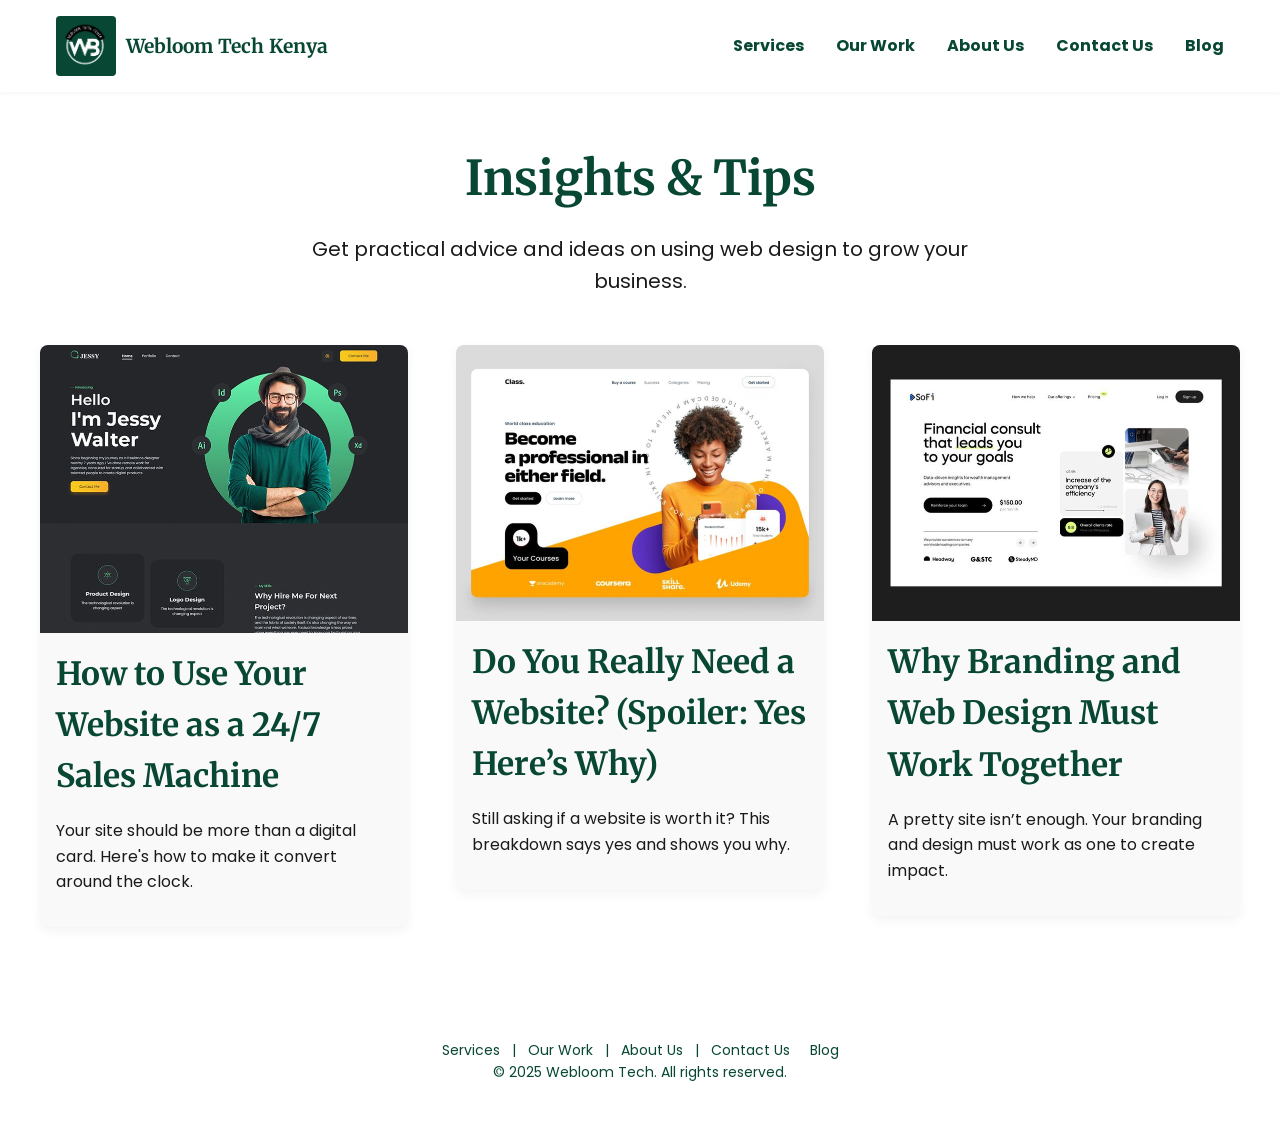
==== blog.html @ 43241e75 "added a blog page" ====
<!DOCTYPE html>
<html lang="en">

<head>
  <meta charset="UTF-8">
  <meta name="viewport" content="width=device-width, initial-scale=1.0">
  <link rel="stylesheet" href="assets/css/styles.css">
  <link rel="icon" href="assets/images/w.png" type="image/png">
  <meta name="description"
    content="Explore our blog for insights and tips on web design, branding, and digital marketing to help grow your business.">
  <meta name="keywords" content="web design, branding, digital marketing, business growth, website tips">
  <meta name="author" content="Webloom Tech Kenya">
  <meta property="og:title" content="Blog Page - Insights & Tips">
  <meta property="og:description" content="Get practical advice and ideas on using web design to grow your business.">
  <meta property="og:image" content="https://webloom-tech.onrender.com/assets/images/logo.png" />
  <meta property="og:url" content="https://webloom-tech.onrender.com/" />
  <meta property="og:type" content="website">
  <link href="https://fonts.googleapis.com/css2?family=Merriweather:wght@700&family=Poppins&display=swap"
    rel="stylesheet">

  <link rel="stylesheet" href="https://cdnjs.cloudflare.com/ajax/libs/font-awesome/6.5.0/css/all.min.css" />
  <title>Blog Page</title>
</head>

<body>
  <header>
    <nav class="navbar">
      <div class="container">
        <div class="logo">
          <a href="index.html" class="logo-link">
            <img src="assets/images/logo-new.png" alt="Webloom Tech Logo" class="logo-img">
            <span class="logo-text">Webloom Tech Kenya</span>

          </a>
        </div>
        <ul class="nav-links">
          <li><a href="index.html#services">Services</a></li>
          <li><a href="index.html#portfolio">Our Work</a></li>
          <li><a href="index.html#about">About Us</a></li>
          <li><a href="index.html#contact">Contact Us</a></li>
          <li><a href="blog.html">Blog</a></li>
        </ul>
        <div class="burger">
          <div class="line1"></div>
          <div class="line2"></div>
          <div class="line3"></div>

        </div>
      </div>
    </nav>
  </header>
  <main>
    <!-- blog.html -->
    <section class="section container">
      <h1 class="blog-title">Insights & Tips</h1>
      <p class="blog-intro">Get practical advice and ideas on using web design to grow your business.</p>

      <div class="blog-grid">
        <a href="blog/how-to-use-your-website-as-a-sales-machine.html" class="blog-card-link">
          <article class="blog-card">
            <img src="assets/images/website2.jpeg" alt="Website as a Sales Machine">
            <h2>How to Use Your Website as a 24/7 Sales Machine</h2>
            <p class="blog-excerpt">Your site should be more than a digital card. Here's how to make it convert around
              the clock.</p>
          </article>
        </a>

        <a href="blog/do-you-need-a-website.html" class="blog-card-link">
          <article class="blog-card">
            <img src="assets/images/website3.jpeg" alt="Do You Need a Website?">
            <h2>Do You Really Need a Website? (Spoiler: Yes Here’s Why)</h2>
            <p class="blog-excerpt">Still asking if a website is worth it? This breakdown says yes and shows you why.
            </p>
          </article>
        </a>

        <a href="blog/branding-and-web-design.html" class="blog-card-link">
          <article class="blog-card">
            <img src="assets/images/website4.jpeg" alt="Branding and Design">
            <h2>Why Branding and Web Design Must Work Together</h2>
            <p class="blog-excerpt">A pretty site isn’t enough. Your branding and design must work as one to create
              impact.</p>
          </article>
        </a>

      </div>
    </section>

  </main>
  <footer class="section footer">
    <div class="container">
      <p class="footer-links">
        <a href="index.html#services">Services</a> |
        <a href="index.html#portfolio">Our Work</a> |
        <a href="index.html#about">About Us</a> |
        <a href="index.html#contact">Contact Us</a>
        <a href="index.html">Blog</a>
      </p>
      <p>&copy; 2025 Webloom Tech. All rights reserved.</p>

    </div>
  </footer>
  <script src="assets/js/main.js"></script>

</body>

</html>
---- assets/css/styles.css ----
/* assets/css/style.css */

:root {
  /* Color Palette */
  --primary-color: #084734;
  --accent-color: #cef17b;
  --light-accent: #cdedb3;
  --text-color: #1a1a1a;
  --bg-color: #ffffff;

  /* Font families */
  --font-primary: 'Poppins', sans-serif;
  --font-secondary: 'Merriweather', serif;

  /* Spacing System */
  --space-xs: 0.5rem;
  --space-sm: 1rem;
  --space-md: 2rem;
  --space-lg: 3rem;
  --space-xl: 4rem;

  /* Typography Sizes */
  --text-sm: 0.875rem;
  --text-base: 1rem;
  --text-lg: 1.25rem;
  --text-xl: 2rem;
  --text-xxl: 3rem;
}

/* Reset */
* {
  margin: 0;
  padding: 0;
  box-sizing: border-box;
}

html {
  scroll-behavior: smooth;
}


/* Body Base */
body {
  font-family: var(--font-primary);
  background-color: var(--bg-color);
  color: var(--text-color);
  line-height: 1.6;
}

/* Utility Classes */
.container {
  max-width: 1200px;
  margin: 0 auto;
  padding: var(--space-md);
}

.section {
  padding: var(--space-lg) 0;
}

h1, h2, h3 {
  font-family: var(--font-secondary);
}

button {
  background-color: var(--primary-color);
  color: var(--bg-color);
  border: none;
  padding: var(--space-sm) var(--space-md);
  border-radius: 4px;
  cursor: pointer;
  transition: background-color 0.3s ease;
}

button:hover {
  background-color: var(--accent-color);
  color: var(--text-color);
}

/* Navbar styles */
.navbar {
  background-color: var(--bg-color);
  padding: 0.5rem 1rem;
  box-shadow: 0 2px 4px rgba(0, 0, 0, 0.04);
  position: sticky;
  top: 0;
  z-index: 999;
}

.navbar .container {
  padding: 0.5rem 1rem;
  display: flex;
  align-items: center;
  justify-content: space-between;
}

.logo a {
  font-size: var(--text-xl);
  color: var(--primary-color);
  text-decoration: none;
  font-weight: bold;
  font-family: var(--font-secondary);
  display: flex; /* 👈 make the contents line up horizontally */
  align-items: center; /* 👈 vertically center text and image */
}

.logo-img {
  max-height: 60px;
  display: block;
  border-radius: 4px;
}

.logo-text {
  font-weight: bold;
  font-size: 1.2rem;
  color: var(--primary-color);
  margin-left: 10px; /* 👈 spacing between text and image */
}

.nav-links {
  list-style: none;
  display: flex;
  gap: var(--space-md);
}

.nav-links li a {
  text-decoration: none;
  color: var(--primary-color);
  font-size: var(--text-base);
  font-weight: bold;
  transition: color 0.3s;
}

.nav-links li a:hover {
  color: var(--accent-color);
}

/* Hamburger styles */
.burger {
  display: none;
  flex-direction: column;
  cursor: pointer;
  gap: 4px;
}

.burger div {
  width: 25px;
  height: 3px;
  background-color: var(--primary-color);
  transition: all 0.3s ease-in-out;
}

.burger.toggle .line1 {
  transform: rotate(45deg) translate(5px, 5px);
}

.burger.toggle .line2 {
  opacity: 0;
}

.burger.toggle .line3 {
  transform: rotate(-45deg) translate(5px, -5px);
}



/* Hero Section */
.hero {
  background-color: var(--primary-color);
  color: var(--bg-color);
  min-height: 100vh;
  display: flex;
  align-items: center;
  padding: var(--space-xl) var(--space-md);
}

.hero-container {
  display: flex;
  flex-direction: column;
  justify-content: center;
  width: 100%;
}

/* Grid Layout for Hero Content */
.hero-grid {
  display: grid;
  grid-template-columns: 1fr 1fr;
  align-items: center;
  gap: var(--space-lg);
  width: 100%;
}

/* Left Column */
.hero-content {
  text-align: left;
}

.hero-content h1 {
  font-size: var(--text-xxl);
  margin-bottom: var(--space-sm);
  line-height: 1.2;
  font-family: var(--font-secondary);
}

.hero-content p {
  font-size: var(--text-lg);
  margin-bottom: var(--space-md);
  max-width: 600px;
}

.hero-buttons {
  display: flex;
  justify-content: flex-start;
  gap: var(--space-sm);
  flex-wrap: wrap;
}

/* Right Column */
.hero-image img {
  width: 100%;
  max-width: 500px;
  height: auto;
  display: block;
  margin: 0 auto;
}

/* Stats Section */
.hero-stats {
  display: flex;
  justify-content: center;
  gap: 3rem;
  margin-top: 3rem;
  flex-wrap: wrap;
  width: 100%;
  text-align: center;
}

.stat {
  flex: 1 1 150px;
}

.stat .count {
  font-size: 3rem;
  font-weight: 700;
  color: var(--accent-red);
}

.stat p {
  font-size: 1.1rem;
  color: var(--text-primary);
}

/* Buttons */
.btn {
  font-size: var(--text-base);
  padding: var(--space-sm) var(--space-md);
  border-radius: 5px;
  text-decoration: none;
  transition: all 0.3s ease;
}

.btn-primary {
  background-color: var(--accent-color);
  color: var(--text-color);
}

.btn-primary:hover {
  background-color: var(--light-accent);
}

.btn-outline {
  border: 2px solid var(--accent-color);
  color: var(--accent-color);
  background: transparent;
}

.btn-outline:hover {
  background-color: var(--accent-color);
  color: var(--text-color);
}

.green {
  color: var(--text-color);
}




/* Services section */
.section-title {
  text-align: center;
  font-size: var(--text-xl);
  margin-bottom: var(--space-lg);
  font-family: var(--font-secondary);
  color: var(--primary-color);
}

.services-grid {
  display: grid;
  grid-template-columns: repeat(auto-fit, minmax(280px, 1fr));
  gap: var(--space-lg);
}

.service-card {
  background-color: var(--bg-color);
  padding: var(--space-md);
  border-radius: 10px;
  box-shadow: 0 2px 10px rgba(0, 0, 0, 0.05);
  text-align: left;
  transition: transform 0.3s ease;
}

/* .service-card:hover {
  transform: translateY(-5px);
} */

.service-card h3 {
  font-size: var(--text-lg);
  margin-bottom: var(--space-sm);
  color: var(--primary-color);
}

.service-card p {
  font-size: var(--text-base);
  margin-bottom: var(--space-md);
  color: var(--text-color);
}

/* portfolio section */
.portfolio-grid {
  display: grid;
  gap: var(--space-md);
  grid-template-areas:
    "project1 project2"
    "project3 project4"
    "project5 project6"
    "project7 project8"
    "project9 project10";
    
  grid-template-columns: 1fr 1fr;
  margin-top: var(--space-lg);
}

.section-subtitle {
  text-align: center;
  font-size: var(--text-lg);
  margin-bottom: var(--space-lg);
  font-family: var(--font-secondary);
  color: var(--primary-color);
}

.portfolio-item {
  position: relative;
  overflow: hidden;
  border-radius: 10px;
  display: block;
}

.portfolio-item.hidden {
  display: none;
}

.portfolio-item.fade-in {
  display: block;
  animation: fadeInUp 0.6s ease forwards;
}


.load-more-wrapper {
  text-align: center;
  margin-top: 2rem;
}


.portfolio-item img {
  width: 100%;
  height: 100%;
  object-fit: cover;
  transition: transform 0.4s ease;
}

.portfolio-item:hover img {
  transform: scale(1.05);
}

.portfolio-overlay {
  position: absolute;
  inset: 0;
  background: rgba(0, 0, 0, 0.6);
  color: white;
  opacity: 0;
  display: flex;
  justify-content: center;
  align-items: center;
  transition: opacity 0.4s ease;
  text-align: center;
}

.portfolio-item:hover .portfolio-overlay {
  opacity: 1;
}

.portfolio-overlay h3 {
  font-size: var(--text-lg);
  margin: 0;
  font-family: var(--font-secondary);
}

.portfolio-item {
  opacity: 0;
  transform: translateY(20px);
  animation: fadeInUp 0.6s ease forwards;
}

.portfolio-item:nth-child(1) { animation-delay: 0.1s; }
.portfolio-item:nth-child(2) { animation-delay: 0.2s; }
.portfolio-item:nth-child(3) { animation-delay: 0.3s; }
.portfolio-item:nth-child(4) { animation-delay: 0.4s; }

@keyframes fadeInUp {
  to {
    opacity: 1;
    transform: translateY(0);
  }
}

/* About Section */
.about-grid {
  display: grid;
  grid-template-columns: 1fr 1fr;
  gap: var(--space-lg);
  align-items: center;
}

.about-text p {
  font-size: var(--text-base);
  line-height: 1.6;
  margin-bottom: var(--space-sm);
}

.about-image img {
  width: 100%;
  /* border-radius: 10px;
  box-shadow: 0 4px 12px rgba(0,0,0,0.1); */
}

/* Testimonials Section */
.testimonials {
  background-color: var(--light-accent);
  padding: var(--space-xl) var(--space-sm);
  text-align: center;
  font-family: var(--font-primary);
}

.testimonials .section-title {
  margin-bottom: var(--space-md);
  font-size: var(--text-xl);
  color: var(--primary-color);
  font-family: var(--font-secondary);
}

.testimonials-grid {
  display: grid;
  grid-template-columns: repeat(auto-fit, minmax(280px, 1fr));
  gap: var(--space-md);
}

.testimonial-card {
  background: var(--bg-color);
  padding: calc(var(--space-md) * 0.75); /* 1.5rem */
  border-radius: 12px;
  box-shadow: 0 4px 10px rgba(0, 0, 0, 0.06);
  transition: transform 0.3s ease;
}

.testimonial-card:hover {
  transform: translateY(-5px);
}

.testimonial-text {
  font-style: italic;
  margin-bottom: var(--space-sm);
  color: var(--text-color);
  font-size: var(--text-base);
  line-height: 1.6;
}

.testimonial-author {
  font-weight: 600;
  color: var(--primary-color);
  font-size: var(--text-sm);
  font-family: var(--font-secondary);
}





/* Contact Section */
#contact {
  background-color: var(--bg-light);
  padding: var(--space-xl) 0;
}

.contact-grid {
  display: grid;
  grid-template-columns: 1fr 1fr;
  gap: var(--space-xl);
  align-items: flex-start;
}

.contact-text {
  max-width: 500px;
}

.contact-text h2 {
  font-size: 2.25rem;
  color: var(--primary-color);
  margin-bottom: var(--space-sm);
}

.contact-text p {
  font-size: 1rem;
  color: var(--text-color);
  margin-bottom: 1rem;
  line-height: 1.6;
}

.contact-text a {
  color: var(--primary-color);
  text-decoration: none;
  font-weight: bold;
}

.fas {
  color: var(--primary-color);
}

.fab {
  color: var(--primary-color);
  font-size: 1.2rem; /* Slightly larger for more weight */
  font-weight: bold;
  text-shadow: 
    0 0 1px var(--primary-color),
    0 0 1px var(--primary-color);
}


/* FAQ Section - Updated */
#faq {
  background-color: var(--bg-color);
  color: var(--text-color);
}

.faq-grid {
  display: flex;
  flex-direction: column;
  gap: var(--space-md);
  margin-top: var(--space-md);
}

.faq-item {
  background-color: #f9f9f9;
  border-radius: 10px;
  padding: var(--space-md);
  cursor: pointer;
  border: 1px solid #ddd;
  transition: background-color 0.3s;
  font-family: var(--font-primary);
}

.faq-item summary {
  font-weight: 600;
  font-size: var(--text-base);
  list-style: none;
  position: relative;
  font-family: var(--font-secondary);
  color: var(--primary-color);
}

.faq-item summary::-webkit-details-marker {
  display: none;
}

.faq-item[open] {
  background-color: var(--light-accent);
}

.faq-item summary::after {
  content: '+';
  font-weight: bold;
  font-size: 2rem;
  color: var(--primary-color);
  margin-left: var(--space-xs);
  float: right;
  transition: transform 0.3s;
}

.faq-item[open] summary::after {
  content: '-';
}


.faq-item p {
  margin-top: var(--space-xs);
  line-height: 1.5;
  font-size: var(--text-base);
  color: var(--text-color);
}



.contact-text a:hover {
  text-decoration: underline;
}

/* Contact Form Styling */
.contact-form {
  display: flex;
  flex-direction: column;
  gap: var(--space-sm);
  background: #fff;
  padding: var(--space-lg);
  border-radius: 10px;
  box-shadow: 0 4px 20px rgba(0, 0, 0, 0.05);
}

.contact-form input,
.contact-form textarea {
  font-size: 1rem;
  padding: 0.75rem 1rem;
  border: 1px solid var(--border-color, #ddd);
  border-radius: 6px;
  background-color: #f9f9f9;
  transition: border 0.3s ease;
}

.contact-form input:focus,
.contact-form textarea:focus {
  border-color: var(--accent-color);
  outline: none;
}

.contact-form button {
  padding: 0.75rem 1.5rem;
  font-size: 1rem;
  font-weight: 600;
  background-color: var(--primary-color);
  color: #fff;
  border: none;
  border-radius: 6px;
  cursor: pointer;
  transition: background 0.3s ease;
}

.contact-form button:hover {
  background-color: var(--accent-color);
}


/* Footer */
.footer {
  text-align: center;
  font-size: var(--text-sm);
  background-color: var(--bg-dark);
  color: var(--primary-color);
  padding: var(--space-md) 0;
}

.footer-links a {
  color: var(--primary-color);
  text-decoration: none;
  margin: 0 0.5rem;
}

.footer-links a:hover {
  text-decoration: underline;
}

/* Free Consultation Banner */
#freeConsultBanner {
  background-color: var(--accent-color);
  color: var(--text-color);
  text-align: center;
  padding: var(--space-sm) var(--space-md);
  font-size: var(--text-base);
  font-weight: 500;
  font-family: var(--font-primary);
  box-shadow: 0 2px 6px rgba(0, 0, 0, 0.05);
  position: relative;
  z-index: 998;
}

#freeConsultBanner p {
  margin: 0;
}

.banner-btn {
  background-color: var(--primary-color);
  color: var(--bg-color);
  padding: 0.5rem 1rem;
  margin-left: var(--space-sm);
  border-radius: 4px;
  text-decoration: none;
  font-weight: bold;
  transition: background-color 0.3s ease;
}

.banner-btn:hover {
  background-color: var(--text-color);
  color: var(--bg-color);
}


/* Consultation Modal */
.consult-modal {
  display: none; /* Hidden by default */
  position: fixed;
  z-index: 1000;
  left: 0;
  top: 0;
  width: 100%;
  height: 100%;
  overflow: auto;
  background-color: rgba(0, 0, 0, 0.6);
  animation: fadeIn 0.3s ease;
}

/* Modal Content */
.consult-modal-content {
  background-color: var(--bg-color);
  margin: 10% auto;
  padding: var(--space-lg);
  border-radius: 10px;
  max-width: 500px;
  text-align: center;
  box-shadow: 0 10px 40px rgba(0, 0, 0, 0.2);
  animation: slideUp 0.4s ease;
  position: relative; /* Ensures close button is positioned within */
}

/* Modal Title */
.consult-modal-content h3 {
  font-size: var(--text-xl);
  color: var(--primary-color);
  margin-bottom: var(--space-sm);
  font-family: var(--font-secondary);
}

/* Modal Paragraph */
.consult-modal-content p {
  font-size: var(--text-base);
  color: var(--text-color);
  margin-bottom: var(--space-md);
  line-height: 1.5;
}

/* Close Button */
.close-modal {
  position: absolute;
  top: 15px;
  right: 20px;
  font-size: 2rem;
  font-weight: bold;
  color: var(--primary-color);
  cursor: pointer;
  transition: color 0.2s ease;
}

.close-modal:hover {
  color: var(--accent-color);
}

@keyframes flashBackground {
  0% { background-color: #fffcdb; }
  50% { background-color: #fff1a8; }
  100% { background-color: transparent; }
}

.highlight-flash {
  animation: flashBackground 1.5s ease-in-out;
}



/* Animations */
@keyframes fadeIn {
  from { opacity: 0; }
  to { opacity: 1; }
}

@keyframes slideUp {
  from { transform: translateY(50px); opacity: 0; }
  to { transform: translateY(0); opacity: 1; }
}

.blog-title {
  font-size: var(--text-xxl);
  text-align: center;
  font-family: var(--font-secondary);
  margin-bottom: var(--space-sm);
  color: var(--primary-color);
}

.blog-intro {
  text-align: center;
  max-width: 700px;
  margin: 0 auto var(--space-lg);
  font-size: var(--text-lg);
  color: var(--text-color);
}

.blog-grid {
  display: grid;
  gap: var(--space-lg);
  grid-template-columns: repeat(auto-fit, minmax(300px, 1fr));
}

.blog-card {
  background: #f9f9f9;
  border-radius: 8px;
  overflow: hidden;
  box-shadow: 0 4px 12px rgba(0, 0, 0, 0.05);
  transition: transform 0.3s ease;
}

.blog-card:hover {
  transform: translateY(-5px);
}

.blog-card img {
  width: 100%;
  height: auto;
  display: block;
}

.blog-card h2 {
  font-size: var(--text-xl);
  margin: var(--space-sm);
  font-family: var(--font-secondary);
}

.blog-card h2 a {
  color: var(--primary-color);
  text-decoration: none;
}

.blog-card .blog-excerpt {
  font-size: var(--text-base);
  color: var(--text-color);
  margin: 0 var(--space-sm) var(--space-md);
}

.blog-card-link {
  text-decoration: none;
  color: var(--primary-color);
  display: block;
  transition: transform 0.3s ease;
}

.blog-card-link:hover .blog-card {
  transform: translateY(-5px);
  box-shadow: 0 8px 20px rgba(0, 0, 0, 0.1);
}

/* BLOG POST PAGE STYLES */

/* Container spacing and layout */
.blog-content {
  max-width: 800px;
  margin: 0 auto;
  font-size: var(--text-base);
  line-height: 1.7;
  color: var(--text-color);
  font-family: var(--font-primary, 'Poppins', sans-serif);
}

/* Headings within post */
.blog-content h2 {
  font-size: var(--text-lg);
  margin-top: 2rem;
  color: var(--primary-color);
  font-family: var(--font-secondary, 'Merriweather', serif);
}

/* Paragraphs */
.blog-content p {
  margin-bottom: 1.2rem;
}

/* Blockquotes */
.blog-content blockquote {
  border-left: 4px solid var(--primary-color);
  padding-left: 1rem;
  margin: 2rem 0;
  font-style: italic;
  color: #555;
}

/* Blog image styling */
.blog-content img {
  max-width: 100%;
  height: auto;
  margin: 2rem 0;
  border-radius: 8px;
}

.blog-post-image {
  width: 100%;
  max-height: 400px;
  object-fit: cover;
  border-radius: 8px;
  margin: 2rem 0;
}




/* Mobile Responsiveness */
@media (max-width: 600px) {
  .consult-modal-content {
    margin: 20% var(--space-sm);
    padding: var(--space-md);
  }

  .close-modal {
    top: 10px;
    right: 15px;
    font-size: 1.8rem;
  }

   #freeConsultBanner {
    font-size: var(--text-sm);
    padding: var(--space-sm);
  }

  .banner-btn {
    padding: 0.5rem 0.75rem;
    font-size: 0.9rem;
  }

  #freeConsultBanner p {
    flex-direction: column;
    gap: 0.75rem;
  }

  .blog-title {
    font-size: var(--text-xl);
    padding: 0 var(--space-sm);
  }

  .blog-intro {
    font-size: var(--text-base);
    padding: 0 var(--space-sm);
  }

  .blog-grid {
    gap: var(--space-md);
  }

  .blog-card {
    margin: 0 auto;
    border-radius: 6px;
  }

  .blog-card h2 {
    font-size: var(--text-lg);
    margin: var(--space-sm);
  }

  .blog-card .blog-excerpt {
    font-size: var(--text-sm);
    margin: 0 var(--space-sm) var(--space-md);
  }

.blog-card img {
  width: calc(100% - 40px); /* subtract left and right margin */
  margin: 0 20px;
  border-radius: 8px;
  max-height: 350px;
  object-fit: cover;
}
}







@media (max-width: 1024px) {
  .portfolio-grid {
    grid-template-areas:
      "project1"
      "project2"
      "project3"
      "project4";
    grid-template-columns: 1fr;
  }
}



@media (max-width: 768px) {

   /* .logo-img {
    display: none;
  } */

  .logo-text {
    display: inline;
  }

  .nav-links {
    position: absolute;
    top: 100%;
    right: 0;
    background-color: var(--bg-color);
    flex-direction: column;
    align-items: flex-start;
    width: 100%;
    padding: var(--space-md);
    display: none;
  }

  .nav-links.open {
    display: flex;
  }

  .burger {
    display: flex;
  }

   .hero-grid {
    grid-template-columns: 1fr;
    text-align: center;
    
  }

  .hero-content {
    order: 2;
        text-align: center;

  }

  .hero-image {
    order: 1;
  }

   .hero-image img {
    margin-top: 2rem;
  }
  .hero h1 {
    font-size: var(--text-xl);
  }

  .hero p {
    font-size: var(--text-base);
  }

  .hero-buttons {
    flex-direction: column;
    align-items: center;
  }

  .btn {
    width: 100%;
    text-align: center;
  }

  .service-card {
    text-align: center;
  }

  .portfolio-overlay h3 {
    font-size: var(--text-base);
  }

  .portfolio-grid {
    gap: var(--space-sm);
  }

  .about-grid,
  .contact-grid {
    grid-template-columns: 1fr;
    text-align: center;
  }

   .contact-grid {
    grid-template-columns: 1fr;
    text-align: center;
  }

  .contact-form {
    padding: var(--space-md);
  }

  .contact-form button {
    align-self: center;
  }

  .testimonial-grid {
    grid-template-columns: repeat(3, 1fr);
  }

    .blog-title {
    font-size: var(--text-xl);
  }

  .blog-intro {
    font-size: var(--text-base);
  }

  .blog-content h2 {
    font-size: var(--text-base);
  }

  .blog-content {
    padding: 0 1rem;
  }
}
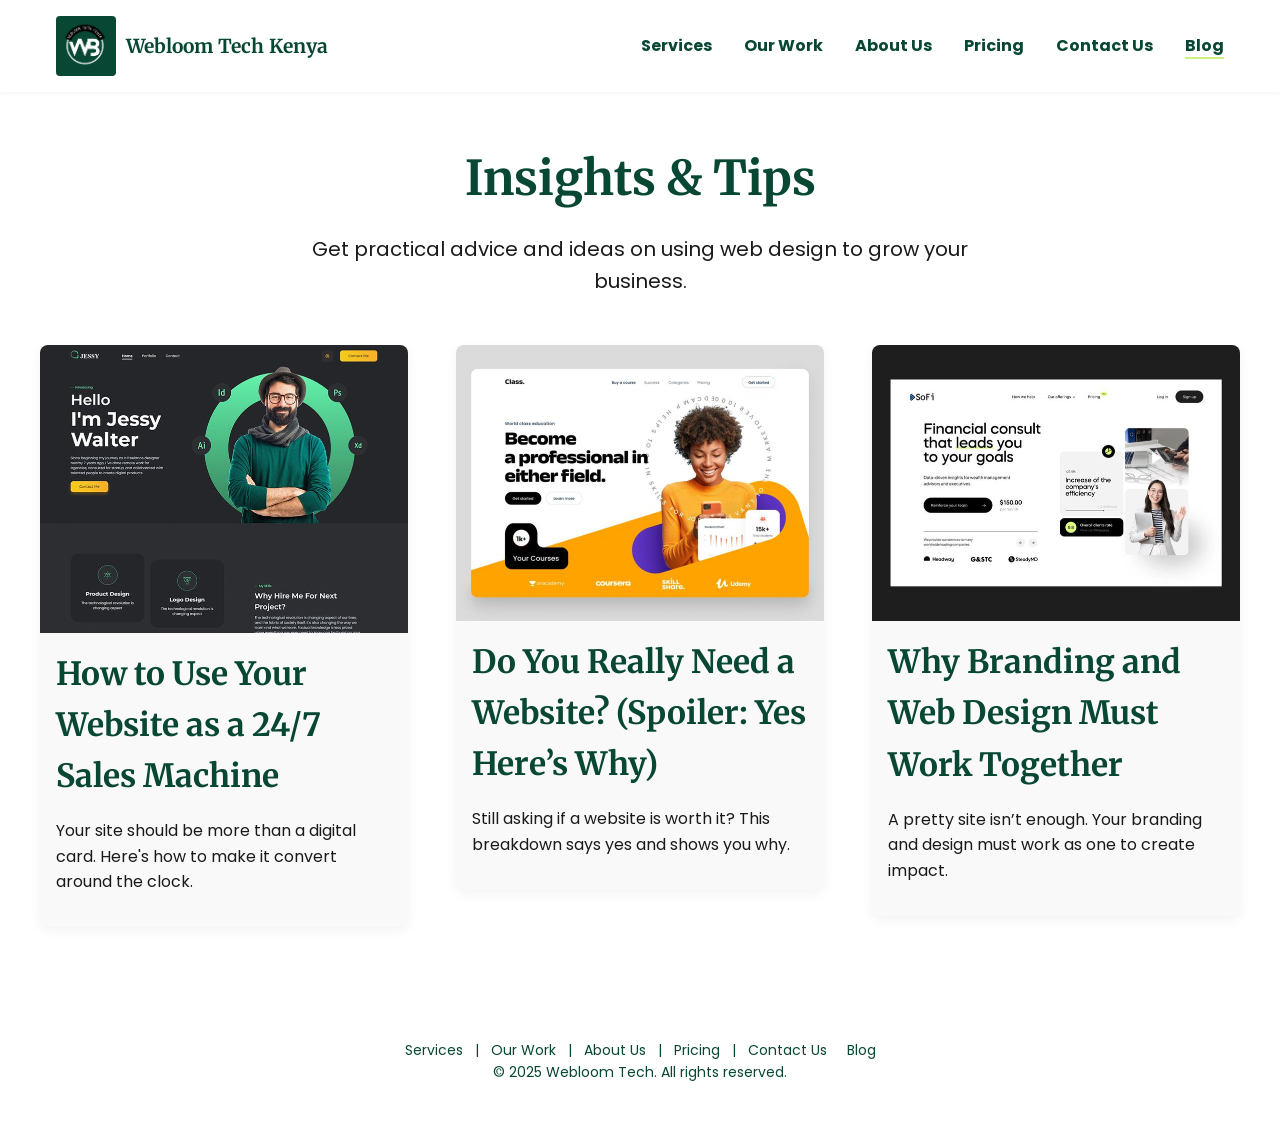
==== commit ec69443d: "added pricing page" ====
--- a/blog.html
+++ b/blog.html
@@ -37,8 +37,9 @@
           <li><a href="index.html#services">Services</a></li>
           <li><a href="index.html#portfolio">Our Work</a></li>
           <li><a href="index.html#about">About Us</a></li>
+          <li><a href="pricing.html">Pricing</a></li>
           <li><a href="index.html#contact">Contact Us</a></li>
-          <li><a href="blog.html">Blog</a></li>
+          <li><a href="blog.html" class="active">Blog</a></li>
         </ul>
         <div class="burger">
           <div class="line1"></div>
@@ -93,6 +94,7 @@
         <a href="index.html#services">Services</a> |
         <a href="index.html#portfolio">Our Work</a> |
         <a href="index.html#about">About Us</a> |
+        <a href="pricing.html">Pricing</a> |
         <a href="index.html#contact">Contact Us</a>
         <a href="index.html">Blog</a>
       </p>
--- a/assets/css/styles.css
+++ b/assets/css/styles.css
@@ -133,6 +133,11 @@
 
 .nav-links li a:hover {
   color: var(--accent-color);
+}
+
+.nav-links li a.active {
+  color: var(--primary-color);
+  border-bottom: 2px solid var(--accent-color);
 }
 
 /* Hamburger styles */
@@ -794,6 +799,20 @@
   to { transform: translateY(0); opacity: 1; }
 }
 
+/* pricing page */
+
+
+
+.package-highlight {
+  color: var(--primary-color);
+  font-weight: 600;
+  font-size: 1.1rem;
+  font-style: italic;
+  margin-top: var(--space-sm);
+}
+
+
+
 .blog-title {
   font-size: var(--text-xxl);
   text-align: center;
@@ -912,6 +931,37 @@
   border-radius: 8px;
   margin: 2rem 0;
 }
+
+/* pricing page */
+/* Hero style for pricing page */
+.pricing-hero {
+  background-color: var(--bg-secondary); /* or a soft tone for contrast */
+  padding: 4rem 1rem;
+  text-align: center;
+  color: var(--primary-color);
+}
+
+.pricing-hero .section-title {
+  font-size: 2rem;
+  color: var(--primary-red); /* or your brand primary */
+  margin-bottom: 1rem;
+}
+
+.pricing-hero .section-subtitle {
+  font-size: 1.2rem;
+  font-weight: 500;
+  margin-bottom: 1.5rem;
+  color: var(--text-secondary);
+}
+
+.pricing-hero .section-description {
+  max-width: 600px;
+  margin: 0 auto;
+  font-size: 1rem;
+  line-height: 1.6;
+  color: var(--text-color);
+}
+
 
 
 
@@ -1118,4 +1168,84 @@
   .blog-content {
     padding: 0 1rem;
   }
-}
+
+  /* Pricing page improvements */
+.services-grid {
+  display: flex;
+  flex-direction: column;
+  gap: var(--space-md);
+}
+
+.service-card {
+  padding: var(--space-md);
+  border: 1px solid #eee;
+  border-radius: 8px;
+  background-color: #fff;
+  margin-bottom: var(--space-md);
+  text-align: left; /* keeps bullet lists clean */
+}
+
+.service-card h3,
+.service-card h4 {
+  font-size: var(--text-base);
+  margin-bottom: var(--space-sm);
+  display: flex;
+  align-items: center;
+  gap: 0.5rem;
+}
+
+.service-card ul {
+  padding-left: 1.2rem;
+  margin: 0.5rem 0 1rem;
+}
+
+.service-card ul li {
+  font-size: 0.95rem;
+  margin-bottom: 0.5rem;
+  line-height: 1.5;
+}
+
+.package-highlight {
+  color: #084734;
+  font-weight: 500;
+  font-style: italic;
+  font-size: 1rem;
+  margin-top: 0.75rem;
+}
+
+/* Center the CTA section */
+#pricing .btn-primary {
+  width: 100%;
+  text-align: center;
+  margin-top: 1.5rem;
+  font-size: 1rem;
+}
+
+/* Ensure add-ons are stacked and readable */
+#pricing h3.section-title {
+  text-align: center;
+  margin-top: var(--space-lg);
+}
+
+#pricing .service-card p {
+  font-size: 0.95rem;
+}
+
+ .pricing-hero {
+    padding: 3rem 1rem;
+  }
+
+  .pricing-hero .section-title {
+    font-size: 1.6rem;
+  }
+
+  .pricing-hero .section-subtitle {
+    font-size: 1rem;
+  }
+
+  .pricing-hero .section-description {
+    font-size: 0.95rem;
+    padding: 0 1rem;
+  }
+
+}
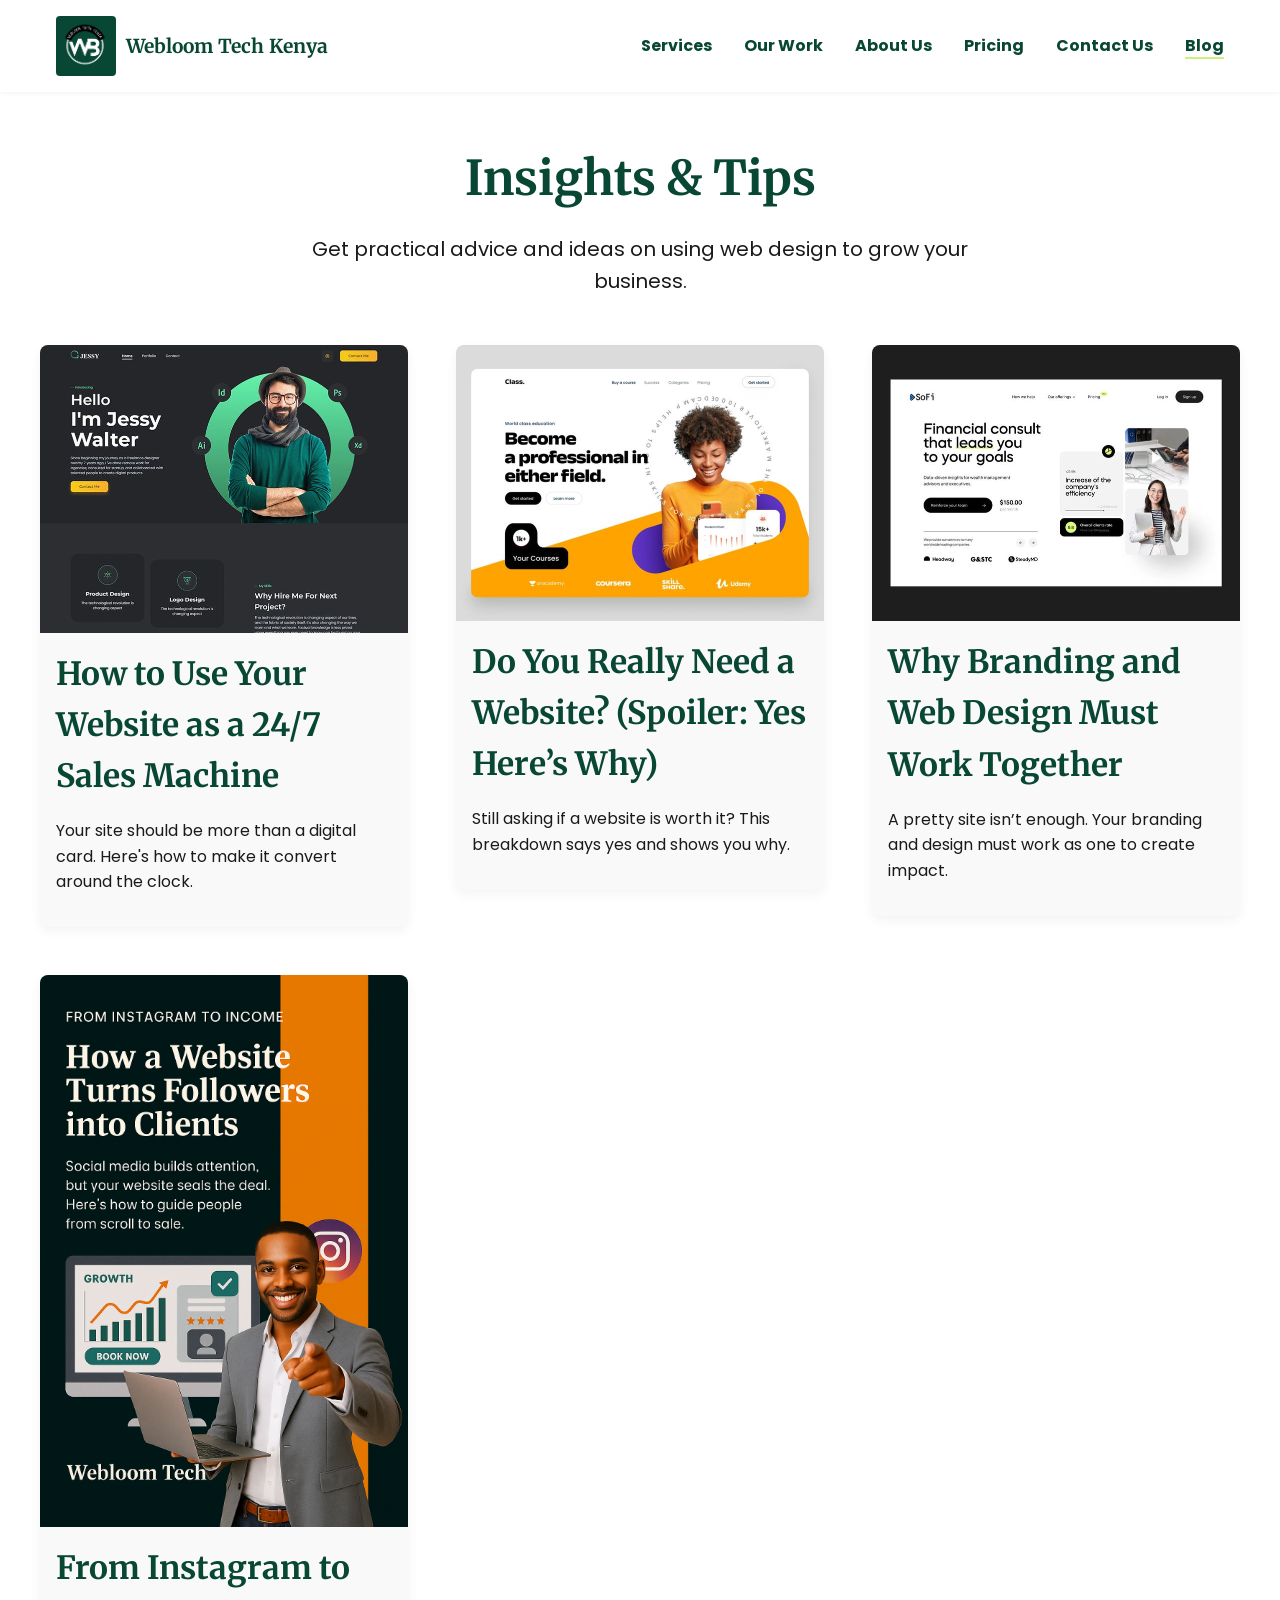
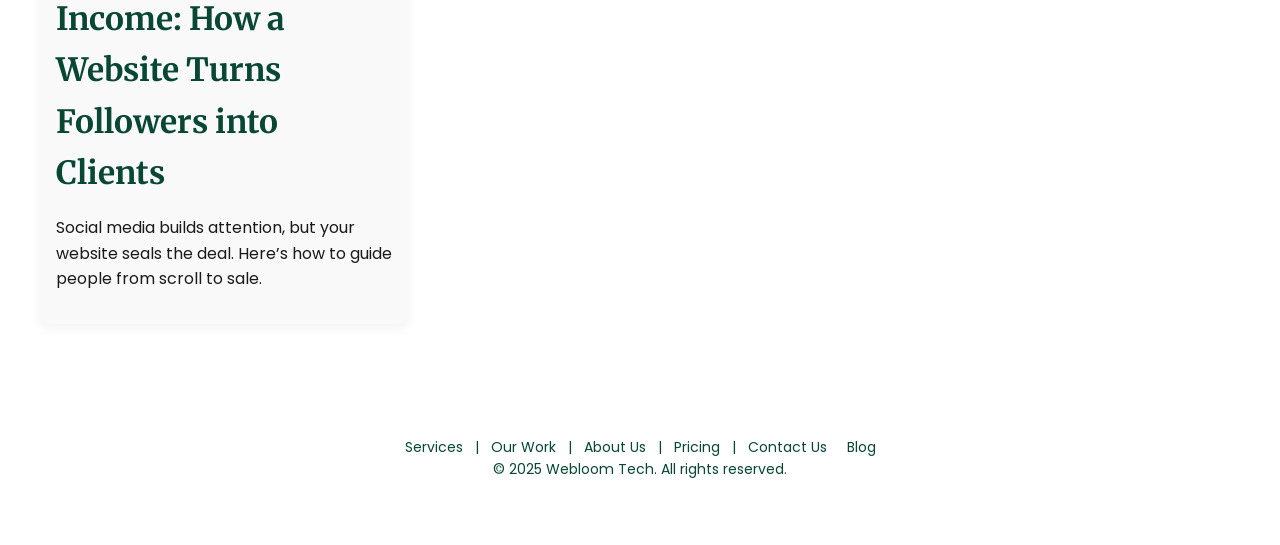
==== commit f6365fef: "Update blog page and updates to blog layout" ====
--- a/blog.html
+++ b/blog.html
@@ -84,6 +84,16 @@
           </article>
         </a>
 
+        <a href="blog/from-instagram-to-income.html" class="blog-card-link">
+          <article class="blog-card">
+            <img src="assets/images/website5.png" alt="From Instagram to Income">
+            <h2>From Instagram to Income: How a Website Turns Followers into Clients</h2>
+            <p class="blog-excerpt">Social media builds attention, but your website seals the deal. Here’s how to guide
+              people from scroll to sale.</p>
+          </article>
+        </a>
+
+
       </div>
     </section>
 
--- a/assets/css/styles.css
+++ b/assets/css/styles.css
@@ -177,6 +177,7 @@
   display: flex;
   align-items: center;
   padding: var(--space-xl) var(--space-md);
+  /* padding: 0 var(--space-md); */
 }
 
 .hero-container {
@@ -552,7 +553,7 @@
 
 
 /* FAQ Section - Updated */
-#faq {
+/* #faq {
   background-color: var(--bg-color);
   color: var(--text-color);
 }
@@ -613,8 +614,85 @@
   color: var(--text-color);
 }
 
-
-
+.faq-item[open] p {
+  max-height: 500px;
+  opacity: 1;
+  transition: max-height 0.5s ease, opacity 0.5s ease;
+}
+
+.faq-item p {
+  max-height: 0;
+  overflow: hidden;
+  opacity: 0;
+  transition: max-height 0.5s ease, opacity 0.5s ease;
+} */
+
+.faq-item {
+  background-color: #f9f9f9;
+  border-radius: 10px;
+  border: 1px solid #ddd;
+  margin-bottom: var(--space-md);
+  overflow: hidden;
+  transition: background-color 0.3s ease;
+}
+
+.faq-question {
+  display: flex;
+  align-items: center;
+  justify-content: space-between;
+  width: 100%;
+  padding: var(--space-md);
+  background: none;
+  border: none;
+  text-align: left;
+  font-size: var(--text-base);
+  font-family: var(--font-secondary);
+  color: var(--primary-color);
+  font-weight: 600;
+  cursor: pointer;
+  gap: var(--space-sm); /* works now because of flex! */
+}
+
+.faq-question::after {
+  content: '+';
+  font-weight: bold;
+  font-size: 2rem;
+  color: var(--primary-color);
+  transition: transform 0.3s;
+}
+
+.faq-item.active .faq-question::after {
+  content: '-';
+}
+
+
+.faq-answer {
+  max-height: 0;
+  overflow: hidden;
+  transition: max-height 0.5s ease, opacity 0.5s ease;
+  opacity: 0;
+  padding: 0 var(--space-md);
+}
+
+.faq-item.active .faq-answer {
+  max-height: 500px; /* adjust as needed */
+  opacity: 1;
+  padding: var(--space-md);
+  
+}
+
+.faq-answer p {
+  margin: 0;
+  line-height: 1.5;
+  font-size: var(--text-base);
+  color: var(--text-color);
+}
+
+
+
+
+
+/* Contact Section */
 .contact-text a:hover {
   text-decoration: underline;
 }
@@ -962,6 +1040,91 @@
   color: var(--text-color);
 }
 
+#preloader {
+  position: fixed;
+  top: 0;
+  left: 0;
+  width: 100%;
+  height: 100%;
+  background: var(--bg-main, #1c1d22); /* fallback if --bg-main missing */
+  display: flex;
+  flex-direction: column; /* stack spinner + text vertically */
+  align-items: center;
+  justify-content: center;
+  z-index: 9999;
+}
+
+.loader {
+  width: 50px;
+  height: 50px;
+  border: 6px solid #ffffff40;
+  border-top: 6px solid var(--accent-red, #084734);
+  border-radius: 50%;
+  animation: spin 1s linear infinite;
+  margin-bottom: 1rem; /* space below spinner */
+}
+
+.preloader-text {
+  color: white;
+  font-size: 1.25rem;
+  font-weight: 600;
+  letter-spacing: 1px;
+  opacity: 0.8;
+  animation: fadeIn 1.5s ease-in-out infinite alternate;
+}
+
+.preloader-logo {
+  width: 120px;
+  height: auto;
+  opacity: 0.9;
+  animation: fadeIn 1.5s ease-in-out infinite alternate;
+}
+
+/* Spin Animation */
+@keyframes spin {
+  0% {
+    transform: rotate(0deg);
+  }
+  100% {
+    transform: rotate(360deg);
+  }
+}
+
+/* Fade in animation for text/logo */
+@keyframes fadeIn {
+  from {
+    opacity: 0.3;
+  }
+  to {
+    opacity: 1;
+  }
+}
+
+
+.glow-text {
+  color: #fff;
+  font-size: 1.5rem;
+  font-weight: bold;
+  text-shadow: 0 0 5px #fff, 0 0 10px #0fa, 0 0 20px #0fa;
+  animation: glow 3s ease-in-out infinite alternate;
+  margin-top: 1rem;
+}
+
+@keyframes glow {
+  0% {
+    text-shadow: 0 0 5px #fff, 0 0 10px #0fa, 0 0 20px #0fa;
+  }
+  50% {
+    text-shadow: 0 0 8px #fff, 0 0 16px #0fa, 0 0 24px #0fa;
+  }
+  100% {
+    text-shadow: 0 0 10px #fff, 0 0 20px #0fa, 0 0 30px #0fa;
+  }
+}
+
+
+
+
 
 
 
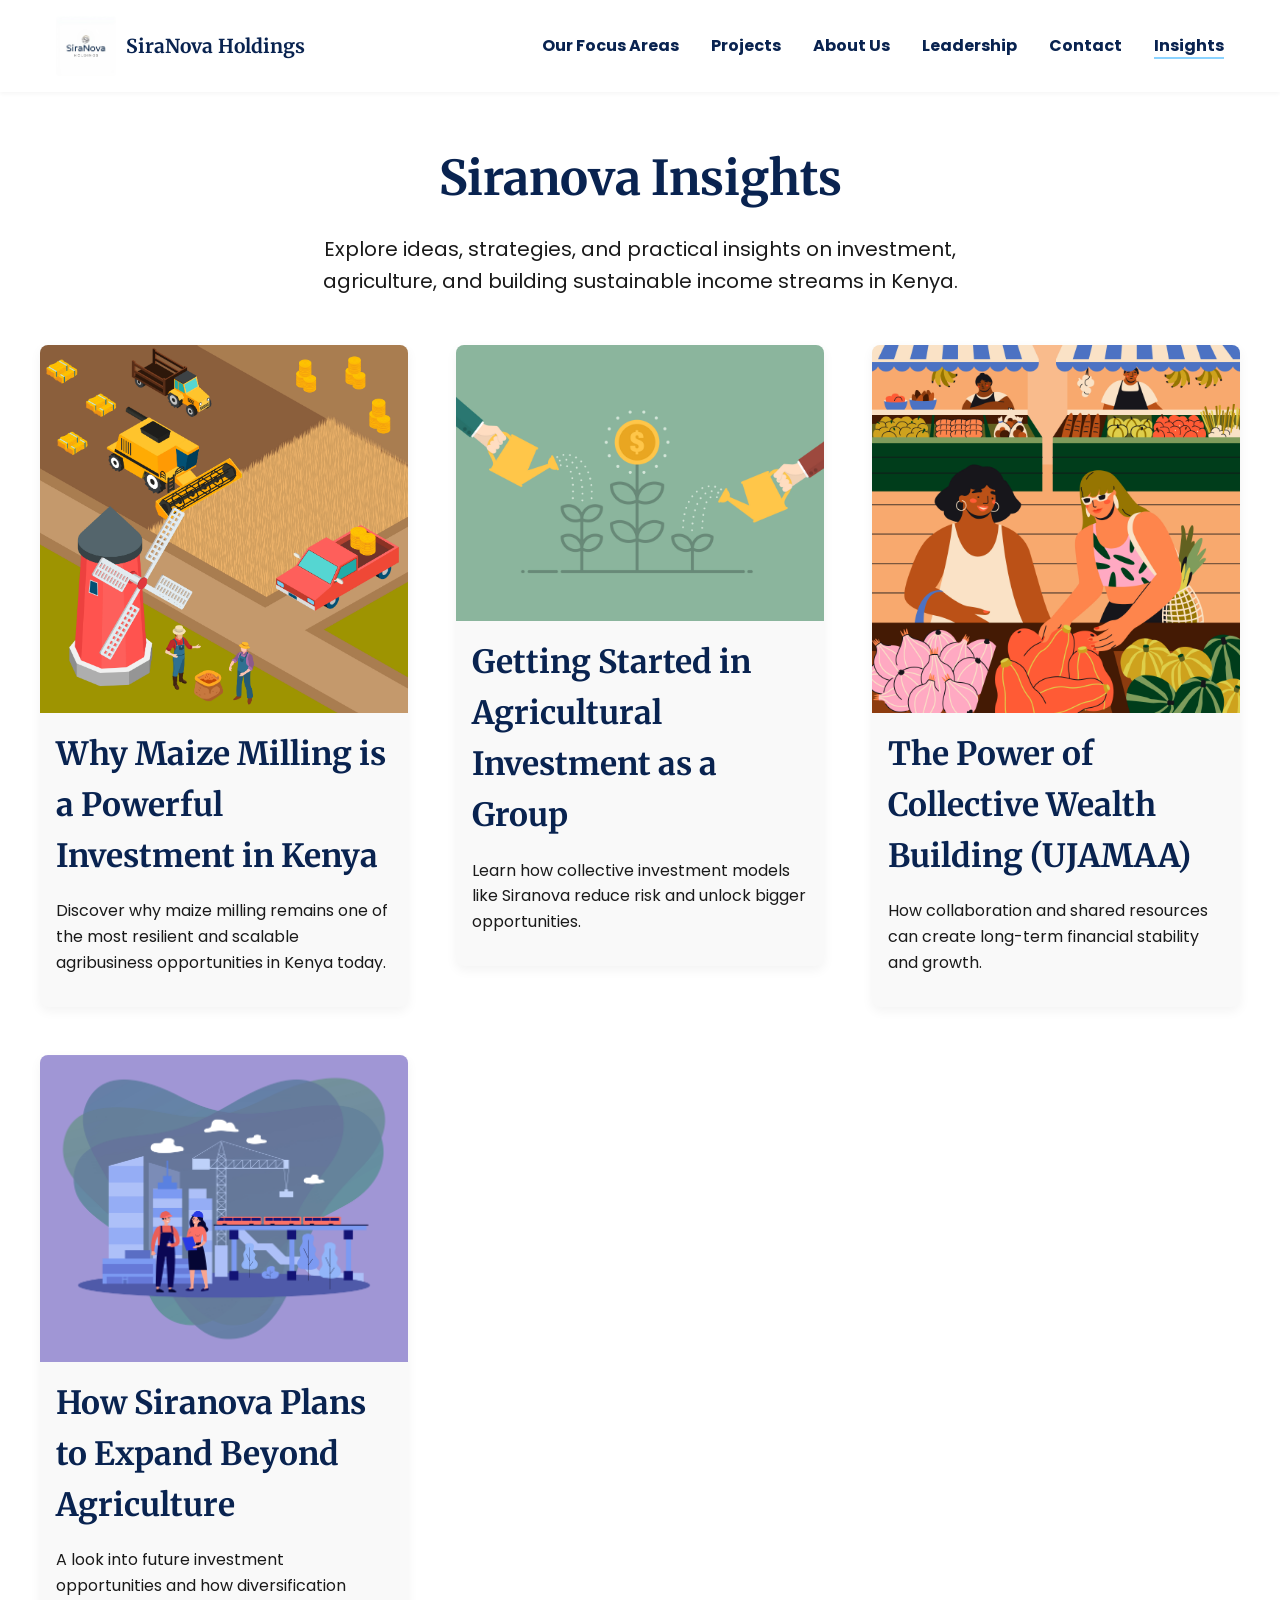
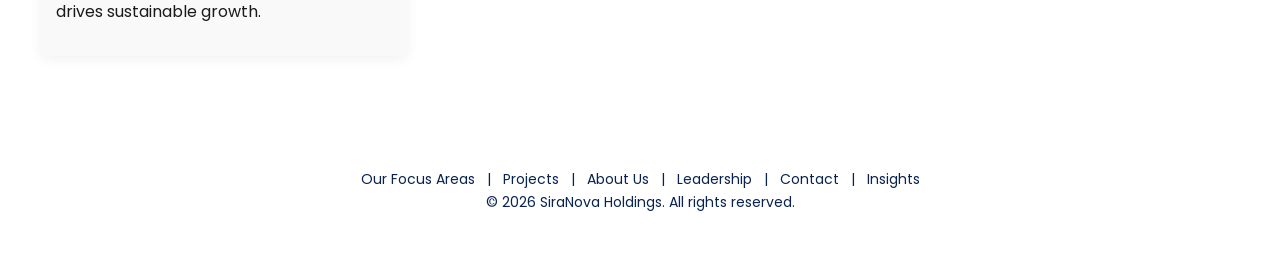
==== commit 3fe68233: "new stylings" ====
--- a/blog.html
+++ b/blog.html
@@ -2,23 +2,29 @@
 <html lang="en">
 
 <head>
-  <meta charset="UTF-8">
-  <meta name="viewport" content="width=device-width, initial-scale=1.0">
-  <link rel="stylesheet" href="assets/css/styles.css">
-  <link rel="icon" href="assets/images/w.png" type="image/png">
   <meta name="description"
-    content="Explore our blog for insights and tips on web design, branding, and digital marketing to help grow your business.">
-  <meta name="keywords" content="web design, branding, digital marketing, business growth, website tips">
-  <meta name="author" content="Webloom Tech Kenya">
-  <meta property="og:title" content="Blog Page - Insights & Tips">
-  <meta property="og:description" content="Get practical advice and ideas on using web design to grow your business.">
-  <meta property="og:image" content="https://webloom-tech.onrender.com/assets/images/logo.png" />
-  <meta property="og:url" content="https://webloom-tech.onrender.com/" />
+    content="Insights from Siranova Holdings on investment, agriculture, and building sustainable wealth in Kenya.">
+
+  <meta name="keywords"
+    content="Siranova Holdings blog, investment Kenya, agriculture business Kenya, wealth building, maize farming insights">
+
+  <meta name="author" content="Siranova Holdings">
+
+  <meta property="og:title" content="Siranova Insights | Investment & Agriculture Knowledge Hub" />
+
+  <meta property="og:description"
+    content="Explore insights on investment, agriculture, and building sustainable ventures in Kenya." />
+
+  <meta property="og:image" content="https://siranova-holdings.onrender.com/assets/images/logo.png" />
+
+  <meta property="og:url" content="https://siranova-holdings.onrender.com/blog.html" />
   <meta property="og:type" content="website">
   <link href="https://fonts.googleapis.com/css2?family=Merriweather:wght@700&family=Poppins&display=swap"
     rel="stylesheet">
 
   <link rel="stylesheet" href="https://cdnjs.cloudflare.com/ajax/libs/font-awesome/6.5.0/css/all.min.css" />
+  <link rel="stylesheet" href="assets/css/styles.css">
+
   <title>Blog Page</title>
 </head>
 
@@ -27,25 +33,25 @@
     <nav class="navbar">
       <div class="container">
         <div class="logo">
-          <a href="index.html" class="logo-link">
-            <img src="assets/images/logo-new.png" alt="Webloom Tech Logo" class="logo-img">
-            <span class="logo-text">Webloom Tech Kenya</span>
-
+          <a href="index.html">
+            <img src="assets/images/siranova-logo.jpeg" alt="Siranova Logo" class="logo-img">
+            <span class="logo-text">SiraNova Holdings</span>
           </a>
         </div>
+
         <ul class="nav-links">
-          <li><a href="index.html#services">Services</a></li>
-          <li><a href="index.html#portfolio">Our Work</a></li>
+          <li><a href="index.html#services">Our Focus Areas</a></li>
+          <li><a href="index.html#projects">Projects</a></li>
           <li><a href="index.html#about">About Us</a></li>
-          <li><a href="pricing.html">Pricing</a></li>
-          <li><a href="index.html#contact">Contact Us</a></li>
-          <li><a href="blog.html" class="active">Blog</a></li>
+          <li><a href="index.html#leadership">Leadership</a></li>
+          <li><a href="index.html#contact">Contact</a></li>
+          <li><a href="blog.html" class="active">Insights</a></li>
         </ul>
+
         <div class="burger">
           <div class="line1"></div>
           <div class="line2"></div>
           <div class="line3"></div>
-
         </div>
       </div>
     </nav>
@@ -53,46 +59,58 @@
   <main>
     <!-- blog.html -->
     <section class="section container">
-      <h1 class="blog-title">Insights & Tips</h1>
-      <p class="blog-intro">Get practical advice and ideas on using web design to grow your business.</p>
+      <h1 class="blog-title">Siranova Insights</h1>
+
+      <p class="blog-intro">
+        Explore ideas, strategies, and practical insights on investment,
+        agriculture, and building sustainable income streams in Kenya.
+      </p>
 
       <div class="blog-grid">
-        <a href="blog/how-to-use-your-website-as-a-sales-machine.html" class="blog-card-link">
+
+        <a href="#" class="blog-card-link">
           <article class="blog-card">
-            <img src="assets/images/website2.jpeg" alt="Website as a Sales Machine">
-            <h2>How to Use Your Website as a 24/7 Sales Machine</h2>
-            <p class="blog-excerpt">Your site should be more than a digital card. Here's how to make it convert around
-              the clock.</p>
-          </article>
-        </a>
-
-        <a href="blog/do-you-need-a-website.html" class="blog-card-link">
-          <article class="blog-card">
-            <img src="assets/images/website3.jpeg" alt="Do You Need a Website?">
-            <h2>Do You Really Need a Website? (Spoiler: Yes Here’s Why)</h2>
-            <p class="blog-excerpt">Still asking if a website is worth it? This breakdown says yes and shows you why.
+            <img src="assets/images/maize-milling.jpg" alt="Maize Milling Business">
+            <h2>Why Maize Milling is a Powerful Investment in Kenya</h2>
+            <p class="blog-excerpt">
+              Discover why maize milling remains one of the most resilient and scalable
+              agribusiness opportunities in Kenya today.
             </p>
           </article>
         </a>
 
-        <a href="blog/branding-and-web-design.html" class="blog-card-link">
+        <a href="#" class="blog-card-link">
           <article class="blog-card">
-            <img src="assets/images/website4.jpeg" alt="Branding and Design">
-            <h2>Why Branding and Web Design Must Work Together</h2>
-            <p class="blog-excerpt">A pretty site isn’t enough. Your branding and design must work as one to create
-              impact.</p>
+            <img src="assets/images/agriculture.jpg" alt="Agriculture Investment">
+            <h2>Getting Started in Agricultural Investment as a Group</h2>
+            <p class="blog-excerpt">
+              Learn how collective investment models like Siranova reduce risk and
+              unlock bigger opportunities.
+            </p>
           </article>
         </a>
 
-        <a href="blog/from-instagram-to-income.html" class="blog-card-link">
+        <a href="#" class="blog-card-link">
           <article class="blog-card">
-            <img src="assets/images/website5.png" alt="From Instagram to Income">
-            <h2>From Instagram to Income: How a Website Turns Followers into Clients</h2>
-            <p class="blog-excerpt">Social media builds attention, but your website seals the deal. Here’s how to guide
-              people from scroll to sale.</p>
+            <img src="assets/images/community.jpg" alt="Community Growth">
+            <h2>The Power of Collective Wealth Building (UJAMAA)</h2>
+            <p class="blog-excerpt">
+              How collaboration and shared resources can create long-term financial
+              stability and growth.
+            </p>
           </article>
         </a>
 
+        <a href="#" class="blog-card-link">
+          <article class="blog-card">
+            <img src="assets/images/future-projects.jpg" alt="Future Projects">
+            <h2>How Siranova Plans to Expand Beyond Agriculture</h2>
+            <p class="blog-excerpt">
+              A look into future investment opportunities and how diversification
+              drives sustainable growth.
+            </p>
+          </article>
+        </a>
 
       </div>
     </section>
@@ -101,15 +119,15 @@
   <footer class="section footer">
     <div class="container">
       <p class="footer-links">
-        <a href="index.html#services">Services</a> |
-        <a href="index.html#portfolio">Our Work</a> |
+        <a href="index.html#services">Our Focus Areas</a> |
+        <a href="index.html#projects">Projects</a> |
         <a href="index.html#about">About Us</a> |
-        <a href="pricing.html">Pricing</a> |
-        <a href="index.html#contact">Contact Us</a>
-        <a href="index.html">Blog</a>
+        <a href="index.html#leadership">Leadership</a> |
+        <a href="index.html#contact">Contact</a> |
+        <a href="blog.html">Insights</a>
       </p>
-      <p>&copy; 2025 Webloom Tech. All rights reserved.</p>
 
+      <p>&copy; 2026 SiraNova Holdings. All rights reserved.</p>
     </div>
   </footer>
   <script src="assets/js/main.js"></script>
--- a/assets/css/styles.css
+++ b/assets/css/styles.css
@@ -1,12 +1,32 @@
 /* assets/css/style.css */
 
 :root {
-  /* Color Palette */
+  /* Color Palette
   --primary-color: #084734;
   --accent-color: #cef17b;
   --light-accent: #cdedb3;
   --text-color: #1a1a1a;
+  --bg-color: #ffffff; */
+
+
+
+  /* Primary Brand Colors */
+  --primary-color: #092350;      /* Deep corporate blue */
+  --secondary-color: #062a63;    /* Dark navy for headers/nav */
+
+  /* Accent Colors */
+  --accent-color: #8bd3ff;       /* Bright modern blue accent */
+  --light-accent: #d6efff;       /* Soft highlight background */
+
+  /* Text */
+  --text-color: #1a1a1a;
+  --text-light: #6b7280;
+
+  /* Backgrounds */
   --bg-color: #ffffff;
+  --section-bg: #f6f9ff;
+
+
 
   /* Font families */
   --font-primary: 'Poppins', sans-serif;
@@ -1412,3 +1432,34 @@
   }
 
 }
+
+.leadership-grid{
+  display:grid;
+  grid-template-columns:repeat(auto-fit,minmax(220px,1fr));
+  gap:30px;
+  margin-top:40px;
+}
+
+.leader-card{
+  background:#fff;
+  padding:30px;
+  text-align:center;
+  border-radius:10px;
+  box-shadow:0 8px 25px rgba(0,0,0,0.08);
+  transition:transform 0.3s ease;
+}
+
+.leader-card:hover{
+  transform:translateY(-5px);
+}
+
+.leader-avatar{
+  font-size:40px;
+  color:#2e7d32;
+  margin-bottom:15px;
+}
+
+.leader-role{
+  color:#666;
+  font-weight:500;
+}
